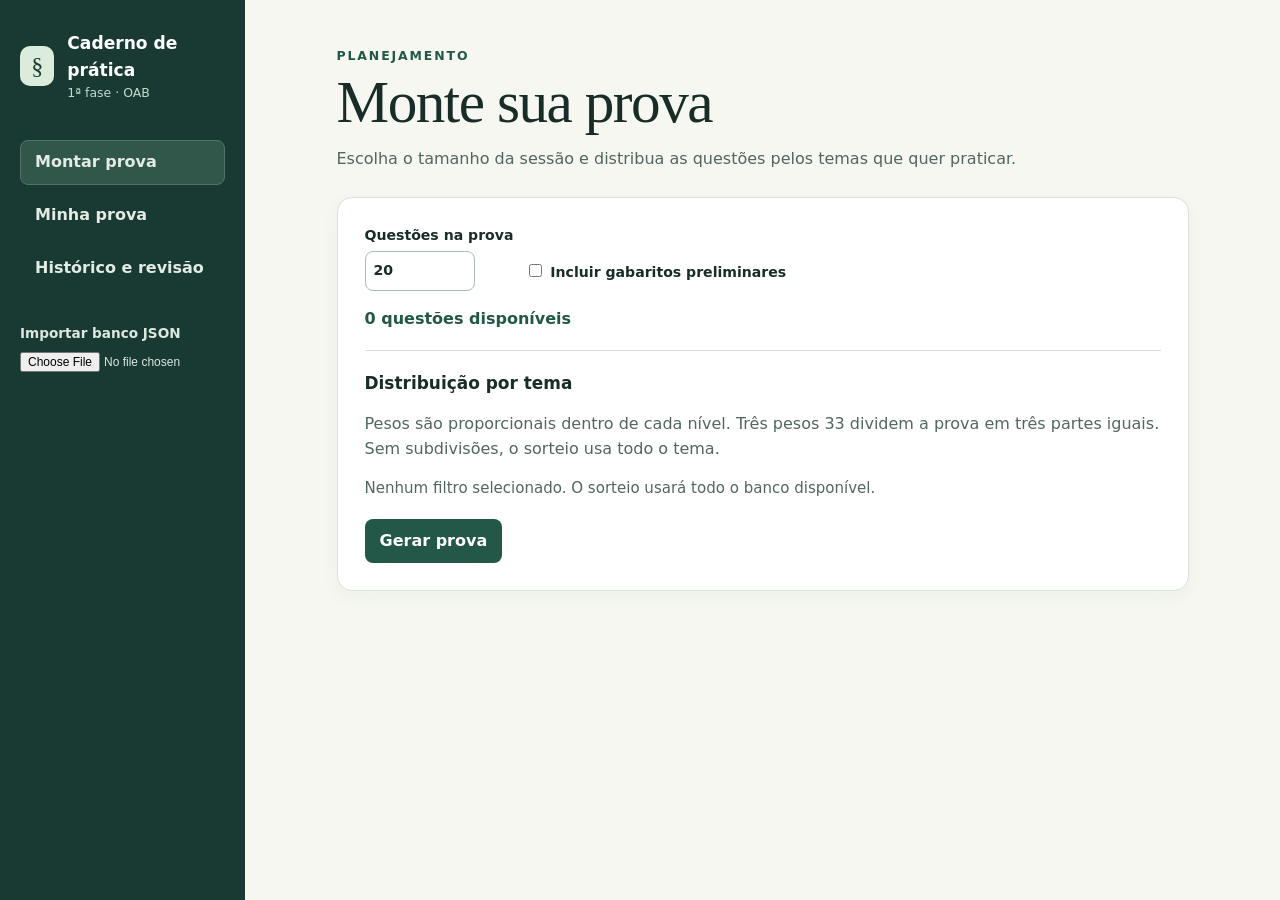
==== docs/index.html @ 7f0ed70d "Adiciona simulador estático" ====
<!doctype html>
<html lang="pt-BR">
<head>
<meta charset="utf-8">
<meta name="viewport" content="width=device-width,initial-scale=1">
<meta name="robots" content="noindex, nofollow">
<title>Caderno de prática</title>
<link rel="stylesheet" href="./style.css">
<script defer src="./banco.js"></script>
<script defer src="./motor.js"></script>
<script defer src="./app.js"></script>
</head>
<body>
<div class="layout">
<aside>
  <div class="brand"><span>§</span><div>Caderno de prática<small>1ª fase · OAB</small></div></div>
  <nav aria-label="Seções">
    <button data-tab="build">Montar prova</button>
    <button data-tab="quiz">Minha prova</button>
    <button data-tab="history">Histórico e revisão</button>
  </nav>
  <label class="import">Importar banco JSON<input id="import" type="file" accept=".json,application/json"></label>
</aside>
<main id="main"></main>
</div>
<div id="notice" role="status" aria-live="polite"></div>
</body>
</html>
---- docs/style.css ----
:root{color-scheme:light;--ink:#182c28;--muted:#526661;--line:#d9e2da;--paper:#f6f7f1;--green:#235848;--mint:#e2f1e6;--red:#842f2b;--rose:#f9e5df;font:16px/1.55 system-ui,sans-serif}
*{box-sizing:border-box}body{margin:0;background:var(--paper);color:var(--ink)}.layout{min-height:100vh;display:grid;grid-template-columns:245px minmax(0,1fr)}aside{background:#193a32;color:white;padding:30px 20px}.brand{display:flex;gap:13px;align-items:center;font-weight:700;font-size:1.07rem;margin-bottom:38px}.brand span{display:grid;place-items:center;width:40px;height:40px;border-radius:10px;background:#dbebdc;color:#193a32;font:1.5rem Georgia,serif}.brand small{display:block;color:#c4d8cc;font-weight:400;font-size:.78rem}nav{display:grid;gap:8px}nav button{background:transparent;color:#e3ebe5;text-align:left;border:1px solid transparent;width:100%}nav button:hover,nav button[aria-current=page]{background:#31574b;border-color:#517266}.import{display:block;margin-top:32px;font-size:.85rem;color:#dbe7df}.import input{margin-top:8px;max-width:100%;font-size:.75rem;color:inherit}main{width:min(100%,980px);padding:46px clamp(18px,5vw,70px);margin:0 auto}.eyebrow{color:var(--green);font-size:.78rem;font-weight:750;letter-spacing:.15em;margin:0 0 6px}h1{font:clamp(2.25rem,5vw,3.7rem)/1.08 Georgia,serif;letter-spacing:-.025em;margin:0 0 12px}h2{font-size:1.06rem;margin:0 0 8px}.intro,.muted{color:var(--muted)}.intro{margin:0 0 25px}.card{background:white;border:1px solid var(--line);border-radius:15px;padding:clamp(15px,3vw,27px);margin:12px 0 20px;box-shadow:0 6px 20px #16332b0a}.controls,.weight-line{display:flex;align-items:end;gap:12px;flex-wrap:wrap}label{font-weight:650;font-size:.88rem}input:not([type=checkbox],[type=file]),select{display:block;border:1px solid #a9bbb1;border-radius:8px;background:white;padding:8px;color:var(--ink);width:100%;font:inherit;margin-top:4px}input[type=number]{max-width:110px}.check{padding-bottom:7px}.count{font-weight:650;color:var(--green)}.weights{border-top:1px solid var(--line);padding-top:19px;margin:18px 0}.empty{font-size:.94rem;color:var(--muted)}.weight-node{border:1px solid var(--line);border-radius:10px;padding:11px;margin:8px 0}.weight-line label:first-child{flex:1;min-width:145px}.nested{border-left:2px solid #cdded2;padding-left:8px;margin-top:7px}button{font:inherit;font-weight:650;border-radius:8px;border:1px solid transparent;padding:9px 14px;cursor:pointer}button:disabled{cursor:default}button:focus-visible,select:focus-visible,input:focus-visible{outline:3px solid #729a86;outline-offset:2px}.primary{background:var(--green);color:white}.primary:disabled{opacity:.5}.secondary,.icon{color:var(--green);background:#edf3ed;border-color:#d4e2d7}.small{font-size:.84rem;padding:5px 9px}.icon{align-self:end;min-width:38px}.stem{white-space:pre-wrap;overflow-wrap:anywhere;margin:0 0 20px}.option{display:flex;align-items:center;gap:8px;border:1px solid var(--line);border-radius:9px;margin:8px 0;padding:5px;background:white}.answer{flex:1;text-align:left;white-space:pre-wrap;overflow-wrap:anywhere;min-width:0;color:inherit;background:transparent;font-weight:500}.option .icon{align-self:center;margin-right:4px}.cut:not(.right,.wrong) .answer{opacity:.55;text-decoration:line-through}.selected{border-color:#568871;background:#edf5ef}.right{background:var(--mint);border-color:#82ac8d;color:#1d5133}.wrong{background:var(--rose);border-color:#d89c8a;color:var(--red)}.feedback{margin:18px 0;padding:12px;background:#f5f7f1;border-radius:9px}.feedback p{margin:6px 0}.option:last-of-type{margin-bottom:16px}progress{width:100%;height:12px;accent-color:var(--green)}a{color:var(--green)}.stats{display:grid;grid-template-columns:repeat(4,1fr);gap:10px}.metric{padding:14px}.metric strong,.metric small{display:block}.metric strong{font-size:1.4rem}#notice:not(:empty){position:fixed;bottom:12px;right:12px;max-width:min(480px,calc(100% - 24px));padding:12px 16px;border-radius:10px;background:#1b3d33;color:white;box-shadow:0 4px 20px #0003}
@media(max-width:720px){.layout{grid-template-columns:1fr}aside{padding:15px}.brand{margin-bottom:12px}nav{display:flex;flex-wrap:wrap}nav button{width:auto;padding:7px 9px;font-size:.88rem}.import{margin-top:10px}.import input{margin-left:6px}main{padding:25px 14px 60px}.stats{grid-template-columns:repeat(2,1fr)}.nested{padding-left:4px}.weight-line{gap:6px}.weight-line label:first-child{min-width:100px}.weight-line input{max-width:55px}}
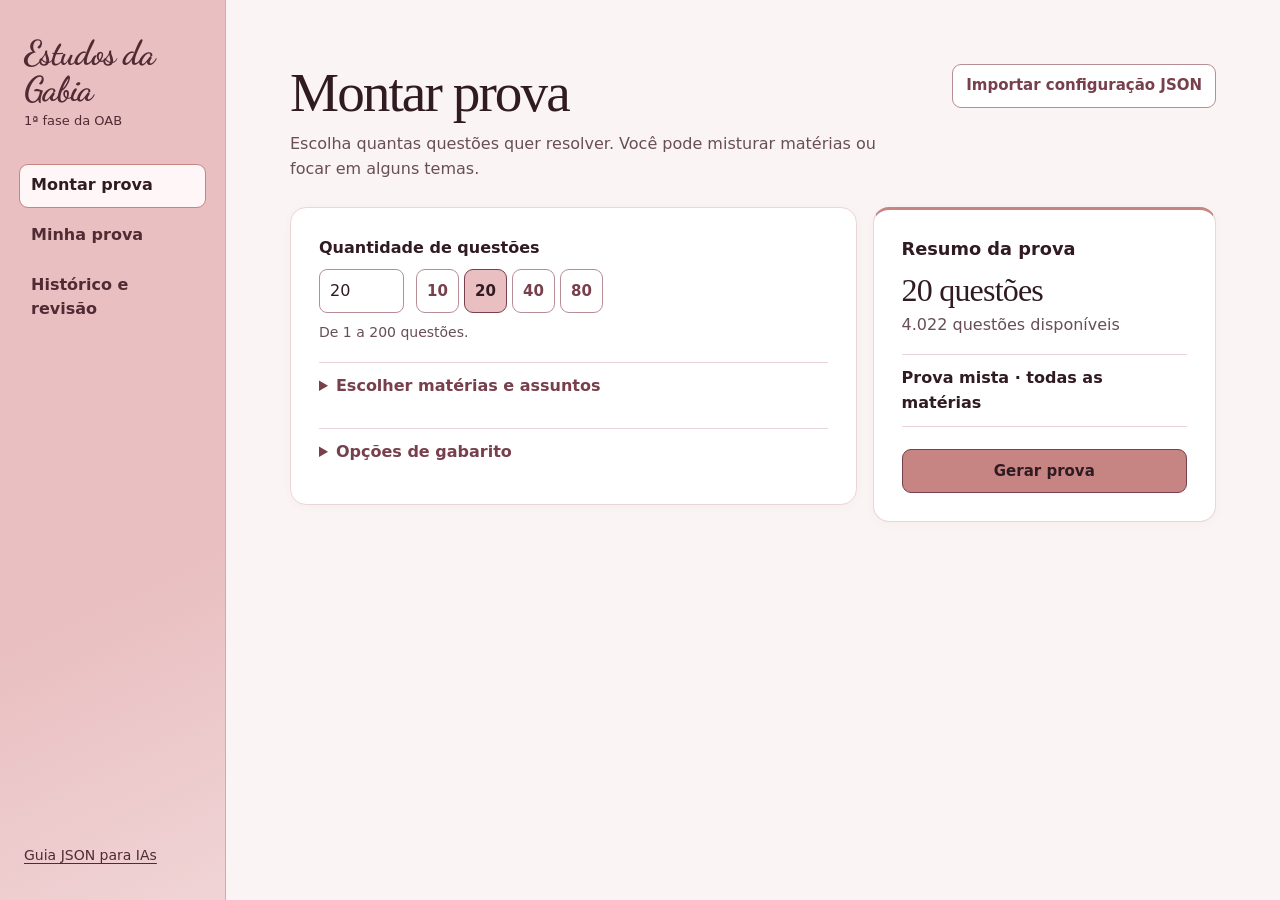
==== commit 96f7bc6c: "Publica a interface de Estudos da Gabia" ====
--- a/docs/index.html
+++ b/docs/index.html
@@ -1,28 +1,50 @@
 <!doctype html>
 <html lang="pt-BR">
 <head>
-<meta charset="utf-8">
-<meta name="viewport" content="width=device-width,initial-scale=1">
-<meta name="robots" content="noindex, nofollow">
-<title>Caderno de prática</title>
-<link rel="stylesheet" href="./style.css">
-<script defer src="./banco.js"></script>
-<script defer src="./motor.js"></script>
-<script defer src="./app.js"></script>
+  <meta charset="utf-8">
+  <meta name="viewport" content="width=device-width, initial-scale=1">
+  <meta name="robots" content="noindex, nofollow">
+  <meta name="theme-color" content="#E9BFC1">
+  <title>Estudos da Gabia</title>
+  <link rel="stylesheet" href="./style.css?v=4">
+  <script defer src="./banco.js"></script>
+  <script defer src="./motor.js?v=4"></script>
+  <script defer src="./app.js?v=4"></script>
 </head>
 <body>
-<div class="layout">
-<aside>
-  <div class="brand"><span>§</span><div>Caderno de prática<small>1ª fase · OAB</small></div></div>
-  <nav aria-label="Seções">
-    <button data-tab="build">Montar prova</button>
-    <button data-tab="quiz">Minha prova</button>
-    <button data-tab="history">Histórico e revisão</button>
-  </nav>
-  <label class="import">Importar banco JSON<input id="import" type="file" accept=".json,application/json"></label>
-</aside>
-<main id="main"></main>
-</div>
-<div id="notice" role="status" aria-live="polite"></div>
+  <div class="layout">
+    <aside class="sidebar">
+      <div class="brand">
+        <span class="brand-name">Estudos da Gabia</span>
+        <small>1ª fase da OAB</small>
+      </div>
+      <nav aria-label="Seções">
+        <button type="button" data-tab="build" aria-current="page">Montar prova</button>
+        <button type="button" data-tab="quiz">Minha prova</button>
+        <button type="button" data-tab="history">Histórico e revisão</button>
+      </nav>
+      <a class="guide-link" href="./guia-json.html">Guia JSON para IAs</a>
+    </aside>
+    <div class="workspace">
+      <div id="notice" class="notice" role="status" hidden></div>
+      <main id="main">
+        <header class="page-header"><h1>Montar prova</h1></header>
+        <p class="muted">Carregando as questões…</p>
+        <noscript><p>Ative o JavaScript do navegador para usar o simulador.</p></noscript>
+      </main>
+    </div>
+    <input id="config-file" type="file" accept=".json,application/json" hidden>
+  </div>
+  <dialog id="confirmacao" aria-labelledby="confirmacao-titulo" aria-describedby="confirmacao-texto">
+    <form method="dialog">
+      <h2 id="confirmacao-titulo"></h2>
+      <p id="confirmacao-texto">As respostas já confirmadas ficam no histórico.</p>
+      <div class="actions">
+        <button type="submit" class="button" value="cancelar" autofocus>Cancelar</button>
+        <button type="submit" class="button primary" value="confirmar" id="confirmacao-acao"></button>
+      </div>
+    </form>
+  </dialog>
+  <div id="printout"></div>
 </body>
 </html>
--- a/docs/style.css
+++ b/docs/style.css
@@ -1,3 +1,455 @@
-:root{color-scheme:light;--ink:#182c28;--muted:#526661;--line:#d9e2da;--paper:#f6f7f1;--green:#235848;--mint:#e2f1e6;--red:#842f2b;--rose:#f9e5df;font:16px/1.55 system-ui,sans-serif}
-*{box-sizing:border-box}body{margin:0;background:var(--paper);color:var(--ink)}.layout{min-height:100vh;display:grid;grid-template-columns:245px minmax(0,1fr)}aside{background:#193a32;color:white;padding:30px 20px}.brand{display:flex;gap:13px;align-items:center;font-weight:700;font-size:1.07rem;margin-bottom:38px}.brand span{display:grid;place-items:center;width:40px;height:40px;border-radius:10px;background:#dbebdc;color:#193a32;font:1.5rem Georgia,serif}.brand small{display:block;color:#c4d8cc;font-weight:400;font-size:.78rem}nav{display:grid;gap:8px}nav button{background:transparent;color:#e3ebe5;text-align:left;border:1px solid transparent;width:100%}nav button:hover,nav button[aria-current=page]{background:#31574b;border-color:#517266}.import{display:block;margin-top:32px;font-size:.85rem;color:#dbe7df}.import input{margin-top:8px;max-width:100%;font-size:.75rem;color:inherit}main{width:min(100%,980px);padding:46px clamp(18px,5vw,70px);margin:0 auto}.eyebrow{color:var(--green);font-size:.78rem;font-weight:750;letter-spacing:.15em;margin:0 0 6px}h1{font:clamp(2.25rem,5vw,3.7rem)/1.08 Georgia,serif;letter-spacing:-.025em;margin:0 0 12px}h2{font-size:1.06rem;margin:0 0 8px}.intro,.muted{color:var(--muted)}.intro{margin:0 0 25px}.card{background:white;border:1px solid var(--line);border-radius:15px;padding:clamp(15px,3vw,27px);margin:12px 0 20px;box-shadow:0 6px 20px #16332b0a}.controls,.weight-line{display:flex;align-items:end;gap:12px;flex-wrap:wrap}label{font-weight:650;font-size:.88rem}input:not([type=checkbox],[type=file]),select{display:block;border:1px solid #a9bbb1;border-radius:8px;background:white;padding:8px;color:var(--ink);width:100%;font:inherit;margin-top:4px}input[type=number]{max-width:110px}.check{padding-bottom:7px}.count{font-weight:650;color:var(--green)}.weights{border-top:1px solid var(--line);padding-top:19px;margin:18px 0}.empty{font-size:.94rem;color:var(--muted)}.weight-node{border:1px solid var(--line);border-radius:10px;padding:11px;margin:8px 0}.weight-line label:first-child{flex:1;min-width:145px}.nested{border-left:2px solid #cdded2;padding-left:8px;margin-top:7px}button{font:inherit;font-weight:650;border-radius:8px;border:1px solid transparent;padding:9px 14px;cursor:pointer}button:disabled{cursor:default}button:focus-visible,select:focus-visible,input:focus-visible{outline:3px solid #729a86;outline-offset:2px}.primary{background:var(--green);color:white}.primary:disabled{opacity:.5}.secondary,.icon{color:var(--green);background:#edf3ed;border-color:#d4e2d7}.small{font-size:.84rem;padding:5px 9px}.icon{align-self:end;min-width:38px}.stem{white-space:pre-wrap;overflow-wrap:anywhere;margin:0 0 20px}.option{display:flex;align-items:center;gap:8px;border:1px solid var(--line);border-radius:9px;margin:8px 0;padding:5px;background:white}.answer{flex:1;text-align:left;white-space:pre-wrap;overflow-wrap:anywhere;min-width:0;color:inherit;background:transparent;font-weight:500}.option .icon{align-self:center;margin-right:4px}.cut:not(.right,.wrong) .answer{opacity:.55;text-decoration:line-through}.selected{border-color:#568871;background:#edf5ef}.right{background:var(--mint);border-color:#82ac8d;color:#1d5133}.wrong{background:var(--rose);border-color:#d89c8a;color:var(--red)}.feedback{margin:18px 0;padding:12px;background:#f5f7f1;border-radius:9px}.feedback p{margin:6px 0}.option:last-of-type{margin-bottom:16px}progress{width:100%;height:12px;accent-color:var(--green)}a{color:var(--green)}.stats{display:grid;grid-template-columns:repeat(4,1fr);gap:10px}.metric{padding:14px}.metric strong,.metric small{display:block}.metric strong{font-size:1.4rem}#notice:not(:empty){position:fixed;bottom:12px;right:12px;max-width:min(480px,calc(100% - 24px));padding:12px 16px;border-radius:10px;background:#1b3d33;color:white;box-shadow:0 4px 20px #0003}
-@media(max-width:720px){.layout{grid-template-columns:1fr}aside{padding:15px}.brand{margin-bottom:12px}nav{display:flex;flex-wrap:wrap}nav button{width:auto;padding:7px 9px;font-size:.88rem}.import{margin-top:10px}.import input{margin-left:6px}main{padding:25px 14px 60px}.stats{grid-template-columns:repeat(2,1fr)}.nested{padding-left:4px}.weight-line{gap:6px}.weight-line label:first-child{min-width:100px}.weight-line input{max-width:55px}}
+@font-face {
+    font-family: "Dancing Script";
+    src: url("./dancing-script-700.woff2") format("woff2");
+    font-style: normal;
+    font-weight: 700;
+    font-display: swap;
+}
+
+:root {
+    color-scheme: light;
+    --pink: #E9BFC1;
+    --rose: #C68483;
+    --ink: #301b22;
+    --muted: #684e55;
+    --accent: #783f4c;
+    --accent-dark: #512b34;
+    --pale: #fae9eb;
+    --surface: #fbf4f5;
+    --line: #ead6d9;
+    --white: #fff;
+    --field-border: #b88e96;
+    --danger: #842d39;
+    --danger-bg: #fce8e9;
+    --success: #245139;
+    --success-bg: #e5f1e8;
+    --script: "Dancing Script", "Segoe Script", "Apple Chancery", cursive;
+    --radius: 16px;
+    font: 100%/1.55 system-ui, sans-serif;
+}
+
+* { box-sizing: border-box; }
+[hidden] { display: none !important; }
+body { margin: 0; background: var(--surface); color: var(--ink); }
+button, input, select { font: inherit; }
+button, summary, label:has(input:is([type=checkbox], [type=radio])) { cursor: pointer; }
+button:disabled { cursor: default; }
+a { color: var(--accent); text-underline-offset: .18em; }
+:focus-visible { outline: 3px solid var(--accent); outline-offset: 3px; }
+[tabindex="-1"]:focus { outline: none; }
+h1, h2, p, ul { margin: 0; }
+h2 { font-size: 1.11rem; line-height: 1.3; }
+h1 {
+    font: clamp(2.35rem, 5vw, 3.45rem)/1.05 Georgia, serif;
+    letter-spacing: -.035em;
+    text-wrap: balance;
+}
+.muted, .description, .hint, .topic-count { color: var(--muted); }
+.hint, .topic-count { font-size: .875rem; }
+.sr-only {
+    position: absolute;
+    width: 1px;
+    height: 1px;
+    padding: 0;
+    overflow: hidden;
+    clip-path: inset(50%);
+    white-space: nowrap;
+}
+
+.layout {
+    min-height: 100vh;
+    display: grid;
+    grid-template-columns: 226px minmax(0, 1fr);
+}
+.sidebar {
+    position: sticky;
+    inset-block-start: 0;
+    align-self: start;
+    min-block-size: 100vh;
+    padding: 35px 19px 24px;
+    display: flex;
+    flex-direction: column;
+    gap: 34px;
+    background: linear-gradient(155deg, var(--pink) 65%, #f0d4d5);
+    border-inline-end: 1px solid #d9a6ac;
+    color: var(--ink);
+}
+.brand {
+    line-height: 1.25;
+    padding-inline: 5px;
+}
+.brand-name {
+    display: block;
+    color: var(--accent-dark);
+    font: 700 2.15rem/1.05 var(--script);
+    letter-spacing: -.02em;
+}
+.brand small { display: block; color: var(--accent-dark); margin-top: 6px; font-size: .8125rem; }
+nav { display: grid; gap: 6px; }
+nav button {
+    width: 100%;
+    min-height: 44px;
+    background: transparent;
+    color: var(--accent-dark);
+    border: 1px solid transparent;
+    border-radius: 9px;
+    padding: 8px 11px;
+    text-align: start;
+    font-weight: 620;
+}
+nav button:hover { background: #f4dadc; }
+nav button[aria-current="page"] { background: #fff6f7; border-color: var(--rose); color: var(--ink); }
+.guide-link {
+    align-self: flex-start;
+    margin: auto 5px 0;
+    color: var(--accent-dark);
+    font-size: .875rem;
+    padding-block: 9px;
+}
+.workspace {
+    width: min(100%, 1200px);
+    min-width: 0;
+    margin-inline: auto;
+    padding: clamp(28px, 5vw, 64px) clamp(20px, 5vw, 66px);
+}
+.page-header {
+    display: flex;
+    align-items: flex-start;
+    justify-content: space-between;
+    flex-wrap: wrap;
+    gap: 15px 24px;
+    margin-bottom: 25px;
+}
+.description {
+    max-inline-size: 62ch;
+    margin-top: 10px;
+    overflow-wrap: anywhere;
+}
+.actions { display: flex; align-items: center; flex-wrap: wrap; gap: 8px; }
+.button {
+    display: inline-flex;
+    align-items: center;
+    justify-content: center;
+    min-height: 44px;
+    padding: 8px 13px;
+    border: 1px solid var(--field-border);
+    border-radius: 9px;
+    background: var(--white);
+    color: var(--accent);
+    text-align: center;
+    text-decoration: none;
+    font-size: .9375rem;
+    font-weight: 670;
+}
+.button:hover:not(:disabled) { border-color: var(--accent); background: var(--pale); }
+.button.primary {
+    background: var(--rose);
+    color: var(--ink);
+    border-color: var(--accent);
+}
+.button.primary:hover:not(:disabled) { background: #d39999; }
+.button:disabled { opacity: .57; }
+.button.quiet { border-color: transparent; background: transparent; }
+.button.small { font-size: .875rem; }
+.button.icon { width: 44px; min-width: 44px; padding: 0; font-size: 1.125rem; }
+.card {
+    min-width: 0;
+    background: var(--white);
+    border: 1px solid var(--line);
+    border-radius: var(--radius);
+    padding: clamp(17px, 3vw, 28px);
+    box-shadow: 0 2px 10px #512b3409;
+}
+.notice, .resume {
+    border: 1px solid #dfbec3;
+    border-radius: 11px;
+    background: var(--pale);
+    padding: 12px 14px;
+    margin-bottom: 18px;
+}
+.resume {
+    display: flex;
+    justify-content: space-between;
+    align-items: center;
+    flex-wrap: wrap;
+    gap: 8px 16px;
+    font-weight: 600;
+}
+.notice { color: var(--accent-dark); }
+.empty { max-width: 680px; }
+.empty p { margin: 9px 0 16px; }
+dialog {
+    width: min(420px, calc(100% - 28px));
+    padding: 21px;
+    border: 1px solid var(--line);
+    border-radius: var(--radius);
+    background: var(--white);
+    color: var(--ink);
+}
+dialog::backdrop { background: #331d2459; }
+dialog p { margin: 8px 0 15px; }
+dialog .actions { justify-content: end; }
+
+.builder {
+    display: grid;
+    grid-template-columns: minmax(0, 1.65fr) minmax(245px, 1fr);
+    gap: 16px;
+    align-items: start;
+}
+.quantity {
+    display: grid;
+    grid-template-columns: minmax(0, 85px) minmax(0, 1fr);
+    align-items: center;
+    gap: 9px 12px;
+}
+.quantity > :is(label, p) { grid-column: 1 / -1; }
+.section-label { font-weight: 700; }
+input:is([type=number]), select {
+    width: 100%;
+    min-width: 0;
+    min-height: 44px;
+    border: 1px solid var(--field-border);
+    border-radius: 8px;
+    background-color: var(--white);
+    color: var(--ink);
+    padding: 8px 10px;
+}
+input[type=checkbox] { width: 19px; height: 19px; accent-color: var(--accent); flex-shrink: 0; }
+select {
+    appearance: none;
+    padding-right: 27px;
+    background-image: linear-gradient(45deg, transparent 50%, var(--muted) 50%),
+        linear-gradient(135deg, var(--muted) 50%, transparent 50%);
+    background-position: right 15px center, right 10px center;
+    background-size: 5px 5px;
+    background-repeat: no-repeat;
+}
+.presets { display: flex; flex-wrap: wrap; gap: 5px; }
+.preset { min-width: 43px; padding-inline: 9px; }
+.preset[aria-pressed="true"] { background: var(--pink); border-color: var(--accent); color: var(--ink); }
+.disclosure > summary {
+    min-height: 44px;
+    padding-block: 11px;
+    color: var(--accent);
+    font-weight: 700;
+}
+.configuration > .disclosure { border-top: 1px solid var(--line); margin-top: 18px; }
+.disclosure > .hint { margin: 1px 0 12px; max-width: 49ch; }
+.check { display: flex; align-items: center; gap: 8px; margin: 2px 0 6px; font-weight: 600; }
+.topic {
+    padding: 11px 12px;
+    border: 1px solid var(--line);
+    border-radius: 10px;
+    margin-bottom: 8px;
+}
+.topic-fields {
+    min-width: 0;
+    display: grid;
+    grid-template-columns: minmax(0, 1fr) 4.3rem 44px;
+    align-items: end;
+    gap: 6px;
+}
+.topic-fields label { min-width: 0; font-size: .875rem; font-weight: 650; }
+.topic-fields :is(select, input) { display: block; margin-top: 3px; }
+.topic-count { margin-top: 5px; }
+.topic-count:empty, .inline-error:empty { display: none; }
+.inline-error {
+    border-radius: 8px;
+    background: var(--danger-bg);
+    color: var(--danger);
+    padding: 8px 10px;
+    margin-top: 8px;
+    font-size: .875rem;
+}
+.remove { border-color: var(--line); }
+.nested {
+    border-inline-start: 2px solid var(--line);
+    margin-top: 7px;
+    padding-inline-start: 7px;
+}
+.nested > summary { font-size: .875rem; }
+.plan-total {
+    display: block;
+    font: 2rem/1.2 Georgia, serif;
+    letter-spacing: -.025em;
+    margin: 10px 0 4px;
+}
+.plan { border-top: 3px solid var(--rose); }
+.plan-rows {
+    margin: 16px 0;
+    border-block: 1px solid var(--line);
+    padding: 11px 0;
+    overflow-wrap: anywhere;
+}
+.mixed { font-weight: 620; }
+.breakdown { list-style: none; padding: 0; }
+.breakdown .breakdown { margin-left: 5px; padding-left: 10px; border-inline-start: 1px solid var(--line); }
+.breakdown-row { display: flex; justify-content: space-between; gap: 8px; padding-block: 3px; }
+.breakdown-row strong { color: var(--accent); font-variant-numeric: tabular-nums; }
+.breakdown .breakdown-row { font-size: .9375rem; }
+.plan > .button { width: 100%; margin-top: 6px; }
+
+.quiz { max-width: 850px; }
+.progress {
+    display: flex;
+    flex-wrap: wrap;
+    align-items: center;
+    gap: 7px 13px;
+    margin-bottom: 12px;
+}
+progress {
+    appearance: none;
+    min-width: 0;
+    border: 0;
+    border-radius: 10px;
+    background: #efdbdd;
+    accent-color: var(--accent);
+    height: 7px;
+}
+progress::-webkit-progress-bar { background: #efdbdd; border-radius: 10px; }
+progress::-webkit-progress-value { background: var(--accent); border-radius: 10px; }
+progress::-moz-progress-bar { background: var(--accent); border-radius: 10px; }
+.progress progress { flex: 1 1 140px; }
+.progress .hint { font-variant-numeric: tabular-nums; }
+.reading { white-space: pre-line; overflow-wrap: anywhere; max-inline-size: 72ch; }
+.stem { font-size: 1.0625rem; line-height: 1.65; margin-bottom: 20px; }
+.answers { min-width: 0; margin: 0; padding: 0; border: 0; display: grid; gap: 9px; }
+.option {
+    display: grid;
+    grid-template-columns: minmax(0, 1fr) auto;
+    align-items: start;
+    border: 1px solid var(--line);
+    border-radius: 11px;
+}
+.option:hover:has(input:not(:disabled)) { border-color: var(--field-border); }
+.answer {
+    display: grid;
+    grid-template-columns: 28px minmax(0, 1fr);
+    gap: 11px;
+    min-height: 54px;
+    padding: 11px 6px 11px 12px;
+    border-radius: 10px;
+}
+.answer:has(:focus-visible) { outline: 3px solid var(--accent); outline-offset: 1px; }
+.answer-letter {
+    display: grid;
+    place-items: center;
+    height: 28px;
+    border: 1px solid var(--line);
+    border-radius: 7px;
+    background: var(--white);
+    color: var(--accent);
+    font-size: .875rem;
+    font-weight: 720;
+}
+.answer-body { display: grid; align-content: start; gap: 5px; min-width: 0; }
+.answer-status { font-size: .875rem; font-weight: 700; }
+.answer-status:empty { display: none; }
+.cut-button { margin: 5px; border-color: transparent; background: var(--pale); }
+.cut-button[aria-pressed="true"] { border-color: var(--field-border); }
+.cut-button:disabled { visibility: hidden; }
+.option.selected { border-color: var(--accent); background: var(--pale); }
+.option.selected .answer-letter { background: var(--accent); color: var(--white); border-color: var(--accent); }
+.option.correct, .success { background: var(--success-bg); color: var(--success); }
+.option.incorrect, .failure { background: var(--danger-bg); color: var(--danger); }
+.option.correct { border-color: #86ab94; }
+.option.incorrect { border-color: #d8a29b; }
+.option.incorrect .answer-letter { color: var(--danger); }
+.option.discarded:not(.correct, .incorrect) .answer-text { color: var(--muted); text-decoration: line-through; }
+.question > .button { margin-top: 16px; }
+.feedback { padding: 15px; margin-top: 17px; border-radius: 11px; }
+.feedback p { margin: 5px 0; }
+
+.metrics { display: grid; grid-template-columns: repeat(4, minmax(0, 1fr)); gap: 9px; }
+.metric { padding: clamp(11px, 2vw, 18px); }
+.metric span { display: block; font-size: .875rem; }
+.metric strong { font-size: 1.55rem; font-variant-numeric: tabular-nums; }
+.review {
+    display: flex;
+    align-items: center;
+    justify-content: space-between;
+    flex-wrap: wrap;
+    gap: 10px 20px;
+    margin-block: 14px;
+    background: var(--pale);
+}
+.review p { margin-top: 4px; }
+.outcome {
+    background: var(--pale);
+    margin-bottom: 14px;
+}
+.outcome h2 {
+    font: clamp(1.6rem, 4vw, 2.4rem)/1.1 Georgia, serif;
+    letter-spacing: -.025em;
+    margin-bottom: 15px;
+}
+.report + .report { margin-top: 14px; }
+.scores, .attempts { list-style: none; padding: 0; margin-top: 6px; }
+.scores li, .attempts li {
+    display: grid;
+    grid-template-columns: minmax(0, 1fr) auto;
+    align-items: center;
+    gap: 5px 10px;
+    border-bottom: 1px solid var(--line);
+    padding: 9px 0;
+    overflow-wrap: anywhere;
+}
+.scores li:last-child, .attempts li:last-child { border: 0; }
+.scores progress { width: 100%; grid-column: 1 / -1; }
+.attempts li > div > strong, .attempts .hint { display: block; }
+.attempt-meta { text-align: end; }
+.badge { display: inline-block; border-radius: 6px; padding: 2px 6px; font-size: .8125rem; font-weight: 690; }
+
+.guide { width: min(100%, 820px); margin-inline: auto; padding: clamp(20px, 5vw, 54px); }
+.guide > header { margin-block: 18px; }
+.guide .card { margin-block: 14px; }
+.guide :is(p, ul, ol) { margin-block: 8px; }
+.guide pre { background: var(--surface); border: 1px solid var(--line); border-radius: 9px; padding: 12px; overflow: auto; }
+.guide code { overflow-wrap: anywhere; }
+#printout { display: none; }
+
+@media (max-width: 1010px) {
+    .layout { grid-template-columns: 190px minmax(0, 1fr); }
+    .brand-name { font-size: 1.85rem; }
+    .workspace { padding-inline: clamp(18px, 4vw, 34px); }
+}
+@media (max-width: 800px) {
+    .layout { grid-template-columns: minmax(0, 1fr); }
+    .sidebar { position: static; min-block-size: 0; padding: 12px 15px; gap: 9px; border-inline-end: 0; }
+    .brand { padding-inline: 0; }
+    nav { grid-template-columns: repeat(3, minmax(0, 1fr)); }
+    nav button { text-align: center; font-size: .875rem; padding-inline: 5px; }
+    .guide-link { margin: 0; padding: 4px 0; }
+    .workspace { padding: 25px 16px 36px; }
+}
+@media (max-width: 610px) {
+    .builder { grid-template-columns: minmax(0, 1fr); }
+    .metrics { grid-template-columns: repeat(2, minmax(0, 1fr)); }
+    .question > .button, .empty > .button { width: 100%; }
+}
+@media (max-width: 390px) {
+    .workspace { padding-inline: 11px; }
+    .card { padding: 13px; }
+    .topic { padding: 8px; }
+    .nested .topic { padding-inline: 0; border-inline: 0; }
+    .topic-fields { grid-template-columns: minmax(0, 1fr) 3.5rem 44px; }
+    .answer { grid-template-columns: 24px minmax(0, 1fr); gap: 7px; padding-left: 8px; }
+    .answer-letter { height: 24px; }
+    .quantity { grid-template-columns: minmax(0, 70px) minmax(0, 1fr); gap: 8px; }
+}
+
+@page { size: A4; margin: 15mm; }
+@media print {
+    body.print-ready { background: white; color: #151515; }
+    body.print-ready .layout { display: none; }
+    body.print-ready dialog { display: none; }
+    body.print-ready #printout { display: block; font: 11pt/1.4 system-ui, sans-serif; }
+    #printout .reading { max-width: none; }
+    .print-header { border-bottom: 1pt solid #a0a0a0; padding-bottom: 10pt; margin-bottom: 15pt; }
+    .print-header h1 { font: 700 28pt/1.1 var(--script); margin: 3pt 0; }
+    .print-fields { margin-top: 8pt; white-space: pre-wrap; }
+    .print-question { break-inside: avoid; margin-bottom: 13pt; }
+    .print-question h2 { font-size: 12pt; margin-bottom: 5pt; break-after: avoid; }
+    .print-question ol { list-style: upper-alpha; margin: 5pt 0 0; padding-left: 19pt; }
+    .print-question li { margin-bottom: 3pt; break-inside: avoid; }
+}
